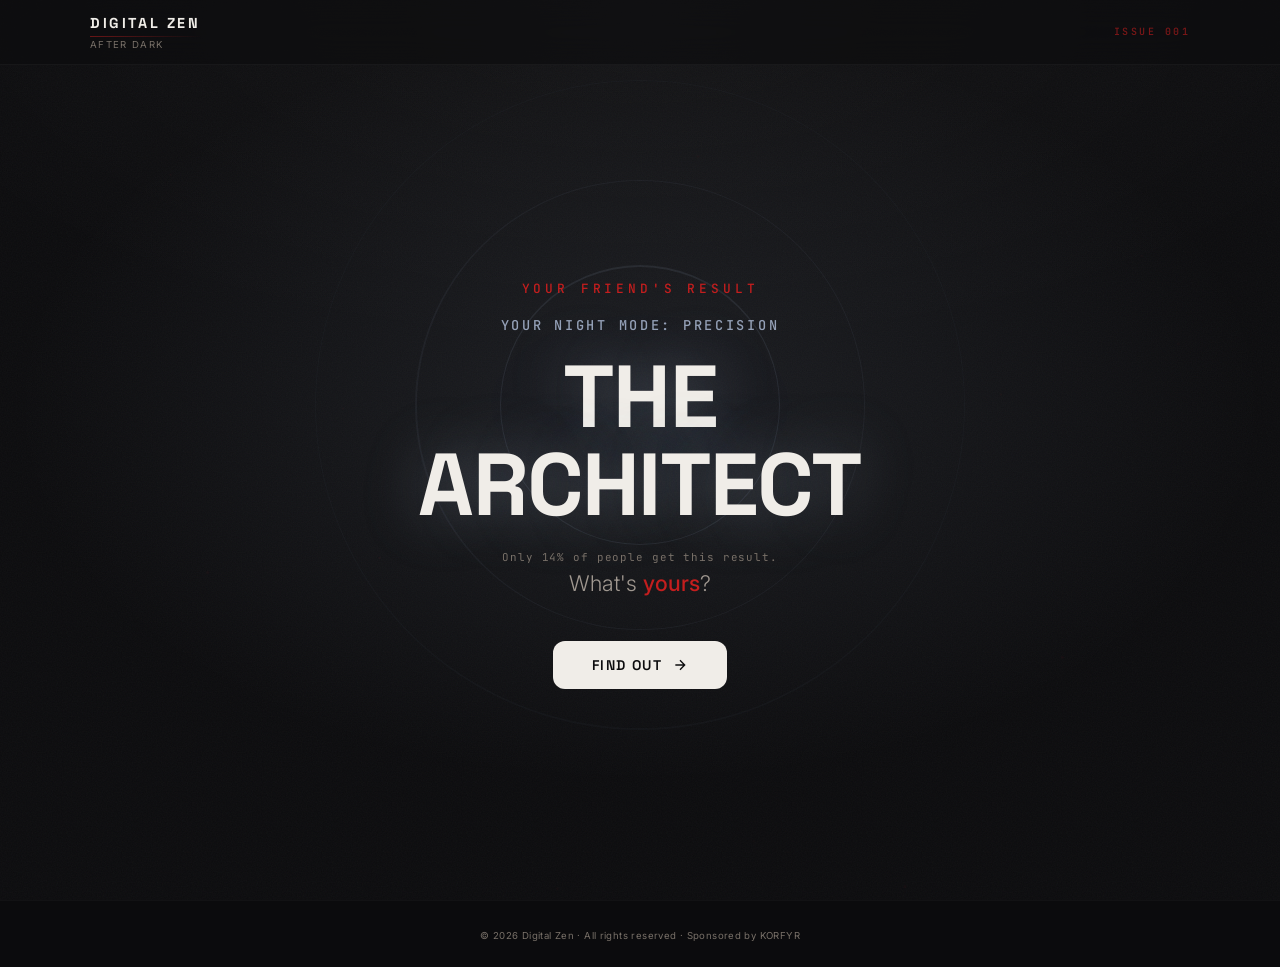
==== r/architect.html @ 2829d417 "Fix OG previews: static redirect pages replace undeployed CF Worker The Cloudflare og-rewrite Worker" ====
<!DOCTYPE html>
<html lang="en">
<head>
  <meta charset="UTF-8" />
  <meta name="viewport" content="width=device-width, initial-scale=1.0" />
  <title>I'm The Architect. What's your night mode?</title>

  <meta property="og:title" content="I'm The Architect. What's your night mode?" />
  <meta property="og:description" content="You set the conditions before the night starts. Take the quiz to find yours." />
  <meta property="og:url" content="https://digitalzen.cloud/r/architect" />
  <meta property="og:type" content="website" />
  <meta property="og:image" content="https://digitalzen.cloud/og/architect.png" />
  <meta property="og:image:width" content="1200" />
  <meta property="og:image:height" content="630" />
  <meta property="og:image:type" content="image/png" />
  <meta property="og:site_name" content="Digital Zen" />

  <meta name="twitter:card" content="summary_large_image" />
  <meta name="twitter:title" content="I'm The Architect. What's your night mode?" />
  <meta name="twitter:description" content="You set the conditions before the night starts. Take the quiz to find yours." />
  <meta name="twitter:image" content="https://digitalzen.cloud/og/architect.png" />

  <meta http-equiv="refresh" content="0;url=/?r=architect" />
</head>
<body>
  <script>window.location.replace('/?r=architect');</script>
</body>
</html>
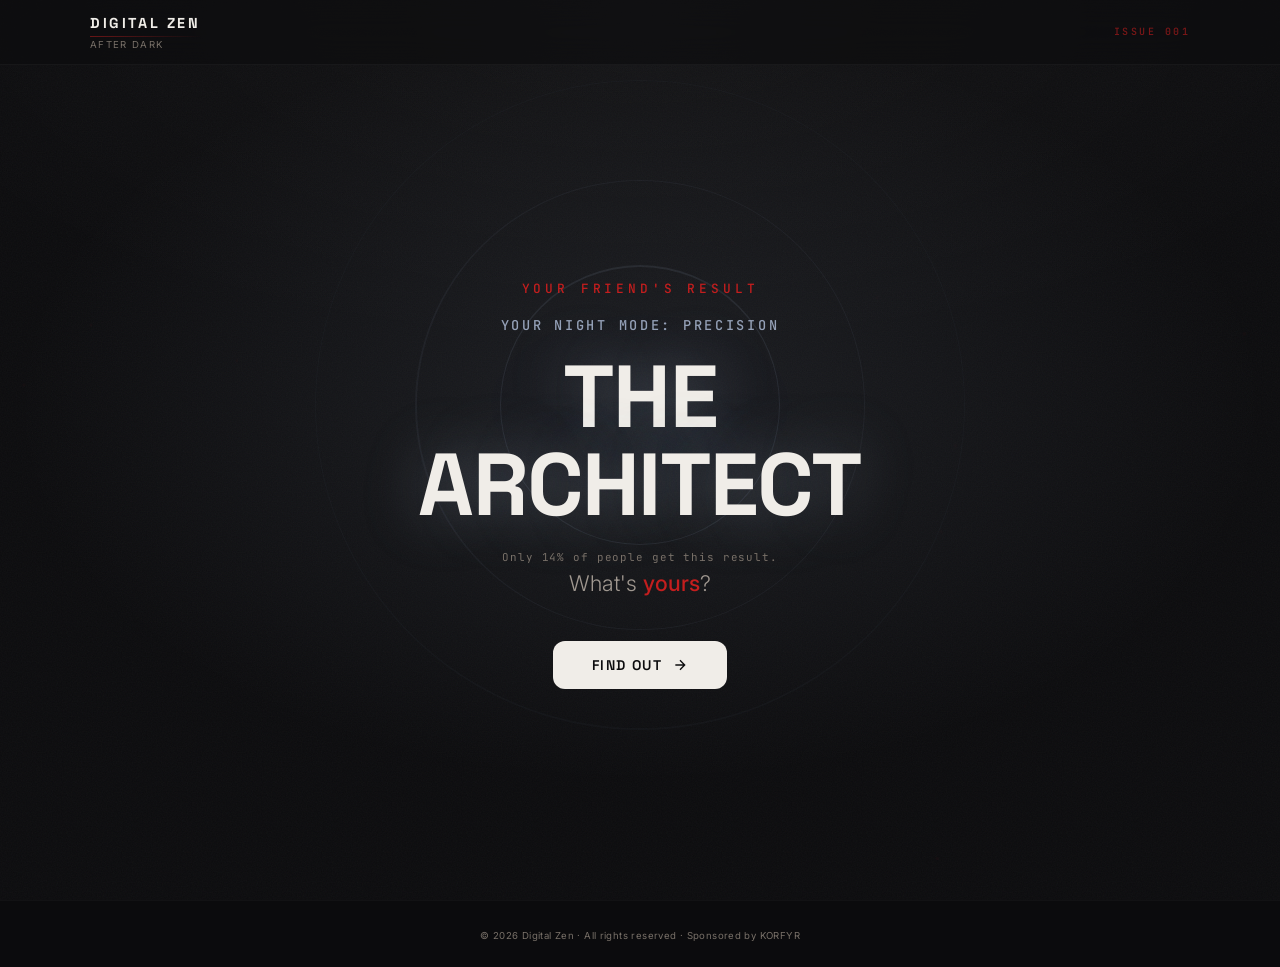
==== commit f9c02d76: "Fix OG crawlers following meta-refresh; fix iPad touch target OG preview fix: - Remove <meta http-eq" ====
--- a/r/architect.html
+++ b/r/architect.html
@@ -20,7 +20,6 @@
   <meta name="twitter:description" content="You set the conditions before the night starts. Take the quiz to find yours." />
   <meta name="twitter:image" content="https://digitalzen.cloud/og/architect.png" />
 
-  <meta http-equiv="refresh" content="0;url=/?r=architect" />
 </head>
 <body>
   <script>window.location.replace('/?r=architect');</script>
